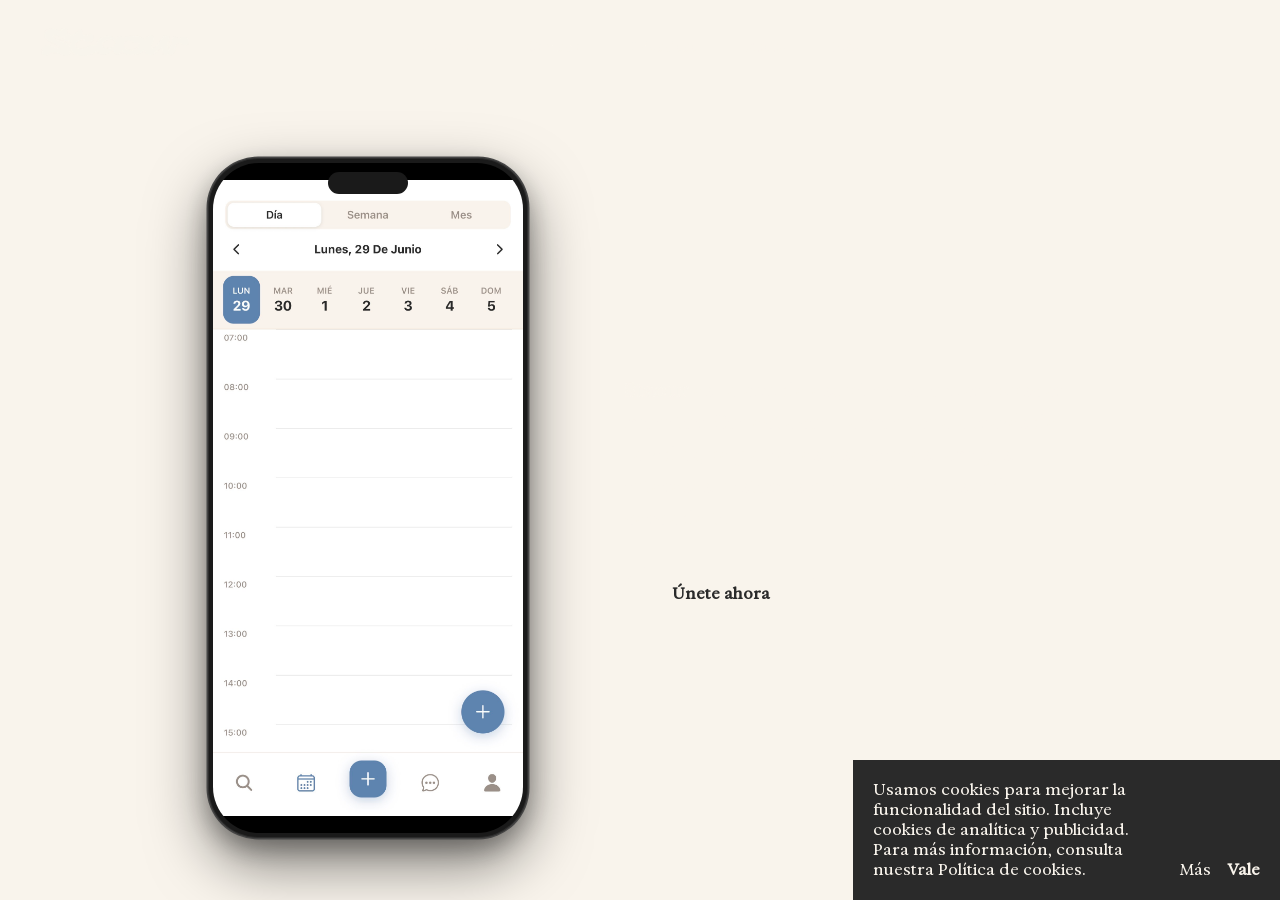
==== about.html @ 14fdc22f "pagina web" ====
<!DOCTYPE html>
<html lang="es">
<head>
  <meta charset="UTF-8" />
  <meta name="viewport" content="width=device-width, initial-scale=1.0" />
  <meta name="theme-color" content="#5E84B0" />
  <title>Staour — Nosotros</title>
  <meta name="description" content="Descubre Staour, la app para encontrar tu monitor de esquí perfecto en el Pirineo y Andorra." />
  <meta property="og:site_name" content="Staour" />
  <meta property="og:title" content="Staour — Nosotros" />
  <meta property="og:description" content="Descubre Staour, la app para encontrar tu monitor de esquí perfecto en el Pirineo y Andorra." />
  <link rel="icon" href="assets/logo-s-beige.png" type="image/png" />
  <link rel="apple-touch-icon" href="assets/logo-s-beige.png" />
  <link rel="preconnect" href="https://fonts.googleapis.com" />
  <link rel="preconnect" href="https://fonts.gstatic.com" crossorigin />
  <link rel="stylesheet" href="styles.css" />
</head>
<body>

  <!-- Cookie banner -->
  <div id="cookie-banner" class="cookie-banner hidden" role="dialog" aria-label="Aviso de cookies">
    <div class="cookie-banner__inner">
      <div class="cookie-banner__text">
        Usamos cookies para mejorar la funcionalidad del sitio. Incluye cookies de analítica y publicidad. Para más información, consulta nuestra Política de cookies.
      </div>
      <div class="cookie-banner__actions">
        <a href="privacidad.html" class="cookie-banner__link">Más</a>
        <button type="button" id="cookie-accept" class="cookie-banner__accept">Vale</button>
      </div>
    </div>
  </div>

  <!-- Video background (blurred) -->
  <div class="video-bg video-bg--blur" aria-hidden="true">
    <video muted loop playsinline autoplay preload="auto">
      <source src="fondo.mp4" type="video/mp4" />
    </video>
  </div>

  <!-- Page layout -->
  <div class="layout layout--about">
    <header class="header">
      <div class="header__inner">
        <nav class="header__nav" aria-label="Principal">
          <a href="/" class="header__logo" aria-label="Staour inicio">
            <img src="assets/logo-staour-beige.png" alt="Staour" />
          </a>

          <ul class="header__links">
            <li><a href="about.html">Nosotros</a></li>
            <li><a href="contact.html">Contacto</a></li>
            <li><a href="privacidad.html">Privacidad</a></li>
            <li class="nav-dropdown">
              <span class="nav-dropdown__trigger" tabindex="0">Redes</span>
              <ul class="nav-dropdown__menu">
                <li><a href="https://www.instagram.com/staour" target="_blank" rel="noopener noreferrer">Instagram</a></li>
              </ul>
            </li>
            <li class="nav-dropdown">
              <span class="nav-dropdown__trigger" tabindex="0">Más</span>
              <ul class="nav-dropdown__menu">
                <li><a href="terms.html">Términos</a></li>
                <li><a href="guidelines.html">Normas</a></li>
                <li><a href="soporte.html">Soporte</a></li>
              </ul>
            </li>
          </ul>
        </nav>

        <button type="button" id="menu-open" class="header__menu-btn" aria-label="Abrir menú" aria-expanded="false">
          Menú
        </button>
      </div>
    </header>

    <main class="about-hero">
      <!-- Phone mockup -->
      <div class="phone-mockup">
        <div class="phone-mockup__frame">
          <div class="phone-mockup__notch"></div>
          <div class="phone-mockup__screen">
            <div class="phone-slideshow">
              <img src="assets/IMG_3911.jpg" alt="Staour app 1" class="phone-slide phone-slide--active" />
              <img src="assets/IMG_3912.jpg" alt="Staour app 2" class="phone-slide" />
              <img src="assets/IMG_3914.jpg" alt="Staour app 3" class="phone-slide" />
            </div>
          </div>
        </div>
      </div>

      <!-- Text content -->
      <div class="about-content">
        <p class="about-content__text">
          <strong>Staour</strong> es la app de esquí, no solo para buscar monitor.
          Conecta con la montaña a través de la vida que ya tienes:
          estaciones, amigos, intereses, historias
          y lo que está pasando cerca de ti.
        </p>
        <a class="cta-btn" href="#waitlist">
          Únete ahora
        </a>
      </div>
    </main>
  </div>

  <!-- Mobile menu -->
  <div id="mobile-menu" class="mobile-menu hidden" aria-hidden="true">
    <div class="mobile-menu__top">
      <button type="button" id="menu-close" class="mobile-menu__close" aria-label="Cerrar menú">Cerrar</button>
    </div>
    <nav class="mobile-menu__nav" aria-label="Móvil">
      <ul>
        <li><a href="about.html">Nosotros</a></li>
        <li><a href="contact.html">Contacto</a></li>
        <li><a href="privacidad.html">Privacidad</a></li>
        <li><a href="terms.html">Términos</a></li>
        <li><a href="guidelines.html">Normas</a></li>
        <li><a href="soporte.html">Soporte</a></li>
      </ul>
    </nav>
    <div class="mobile-menu__footer">
      <a class="cta-btn cta-btn--full" href="#waitlist">
        Únete ahora
      </a>
    </div>
  </div>

  <script src="app.js"></script>
  <script>
    (function () {
      const slides = document.querySelectorAll('.phone-slide');
      if (slides.length < 2) return;
      let current = 0;
      setInterval(function () {
        slides[current].classList.remove('phone-slide--active');
        current = (current + 1) % slides.length;
        slides[current].classList.add('phone-slide--active');
      }, 3000);
    })();
  </script>
</body>
</html>
---- styles.css ----
/* ── Staour — design tokens ─────────────────────────────────────────────── */
*, *::before, *::after { box-sizing: border-box; margin: 0; padding: 0; }

@font-face {
  font-family: 'Exposure';
  src: url('assets/fonts/Exposure-0.woff2') format('woff2');
  font-weight: 400;
  font-style: normal;
  font-display: swap;
}

@font-face {
  font-family: 'SF Pro Display';
  src: url('assets/fonts/SFProDisplay-Regular.woff2') format('woff2');
  font-weight: 400;
  font-style: normal;
  font-display: swap;
}

@font-face {
  font-family: 'SF Pro Display';
  src: url('assets/fonts/SFProDisplay-Bold.woff2') format('woff2');
  font-weight: 700;
  font-style: normal;
  font-display: swap;
}

:root {
  --color-blue: #5E84B0;
  --color-beige: #F9F4EC;
  --color-black: #2A2A2A;
  --color-default-bg: #F9F4EC;
  --font-default: "Exposure", -apple-system, BlinkMacSystemFont, "Segoe UI", Roboto, Helvetica, Arial, sans-serif;
  --font-strong: "Exposure", sans-serif;
}

html {
  -webkit-font-smoothing: antialiased;
  background-color: var(--color-default-bg);
  font-family: var(--font-default);
  color: var(--color-black);
  line-height: 1.25;
}

body {
  min-height: 100dvh;
  overflow-x: hidden;
}

a { color: inherit; text-decoration: none; }
button { font: inherit; background: none; border: none; cursor: pointer; }
ul { list-style: none; }

.hidden { display: none !important; }

/* ── Video background ───────────────────────────────────────────────────── */
.video-bg {
  position: fixed;
  inset: 0;
  z-index: 0;
  overflow: hidden;
  height: 120lvh;
}

.video-bg video {
  display: block;
  width: 100%;
  height: 100%;
  object-fit: cover;
}

@media (min-width: 768px) {
  .video-bg { height: 100vh; }
}

/* ── Layout grid ────────────────────────────────────────────────────────── */
.layout {
  position: relative;
  z-index: 1;
  display: grid;
  grid-template-columns:
    [full-bleed-start] 1.25rem
    [wide-start content-start] minmax(15rem, 3fr)
    [content-end wide-end] 1.25rem
    [full-bleed-end];
  grid-template-rows:
    [header-start] minmax(0, auto)
    [header-end content-start] 1fr
    [content-end footer-start] minmax(0, auto)
    [footer-end];
  min-height: 100dvh;
  color: var(--color-beige);
  user-select: none;
}

@media (min-width: 1024px) {
  .layout {
    grid-template-columns:
      [full-bleed-start] 2.5rem
      [wide-start] minmax(0, 1fr)
      [content-start] minmax(15rem, 3fr)
      [content-end] minmax(0, 1fr)
      [wide-end] 2.5rem
      [full-bleed-end];
  }
}

/* ── Header ─────────────────────────────────────────────────────────────── */
.header {
  grid-column: full-bleed;
  grid-row: header;
  position: relative;
  z-index: 20;
  padding: 1rem 1.75rem;
  pointer-events: none;
}

@media (min-width: 768px) {
  .header { padding: 2.5rem 2.5rem; }
}

.header__inner {
  position: relative;
  display: flex;
  align-items: center;
  justify-content: center;
  width: 100%;
  margin: 0 auto;
}

.header__nav {
  display: flex;
  justify-content: center;
  align-items: center;
  width: 100%;
  max-width: 64rem;
}

.header__logo {
  position: absolute;
  left: 0;
  top: 0;
  height: 2rem;
  pointer-events: auto;
}

@media (min-width: 768px) {
  .header__logo { height: 2.25rem; }
}

@media (min-width: 768px) {
  .header__logo { top: -0.75rem; }
}

.header__logo img {
  display: block;
  height: 100%;
  width: auto;
}

.header__links {
  display: none;
  align-items: center;
  gap: 1.75rem;
  pointer-events: auto;
  font-size: 13px;
  font-weight: 600;
}

@media (min-width: 768px) {
  .header__links { display: flex; }
}

@media (min-width: 1024px) {
  .header__links { gap: 3rem; }
}

.header__links a,
.nav-dropdown__trigger {
  transition: font-weight 0.15s;
}

.header__links a:hover,
.nav-dropdown:hover .nav-dropdown__trigger,
.nav-dropdown__menu a:hover {
  font-family: var(--font-strong);
  font-weight: 700;
}

/* Dropdown */
.nav-dropdown { position: relative; }

.nav-dropdown__trigger { cursor: default; }

.nav-dropdown__menu {
  display: none;
  position: absolute;
  left: 0;
  top: 100%;
  max-width: 9rem;
  padding: 0.5rem 0;
}

.nav-dropdown:hover .nav-dropdown__menu,
.nav-dropdown:focus-within .nav-dropdown__menu {
  display: block;
}

.nav-dropdown__menu a {
  display: block;
  padding: 0.25rem 0;
}

/* Mobile menu button */
.header__menu-btn {
  position: absolute;
  right: 0;
  top: 0.75rem;
  pointer-events: auto;
  color: var(--color-beige);
  font-size: 13px;
  aspect-ratio: 1;
}

@media (min-width: 768px) {
  .header__menu-btn { display: none; }
}

/* ── Hero ───────────────────────────────────────────────────────────────── */
.hero {
  grid-column: content;
  grid-row: content;
  display: flex;
  align-items: center;
  justify-content: center;
  width: 100%;
  margin: auto;
  text-align: center;
  pointer-events: none;
}

.hero__title {
  max-width: 17.5rem;
  font-size: 2.25rem;
  font-weight: 400;
  line-height: 1;
  color: var(--color-beige);
}

.hero__title strong {
  font-family: var(--font-strong);
  font-weight: 900;
  -webkit-text-stroke: 1px var(--color-blue);
  color: var(--color-blue);
}

/* ── Footer CTA ─────────────────────────────────────────────────────────── */
.footer {
  grid-column: footer;
  position: absolute;
  left: 0;
  right: 0;
  bottom: 0.25rem;
  padding-top: 2.5rem;
  padding-bottom: 0.25rem;
  text-align: center;
}

@media (min-width: 768px) {
  .footer { bottom: 3.75rem; }
}

.cta-btn {
  display: inline-flex;
  align-items: center;
  justify-content: center;
  padding: 0.875rem 2.5rem;
  border-radius: 9999px;
  background: var(--color-beige);
  color: var(--color-black);
  font-size: 0.9375rem;
  font-weight: 700;
  line-height: 1.5rem;
  text-align: center;
  pointer-events: auto;
  transition: transform 0.15s, opacity 0.15s;
  width: calc(100% - 2rem);
  max-width: 100%;
}

@media (min-width: 768px) {
  .cta-btn { width: auto; }
}

.cta-btn:hover {
  transform: scale(1.03);
  opacity: 0.93;
}

.cta-btn--full { width: calc(100% - 2rem); }

/* ── Cookie banner ──────────────────────────────────────────────────────── */
.cookie-banner {
  position: fixed;
  top: 0;
  left: 0;
  right: 0;
  z-index: 50;
  width: 100%;
}

@media (min-width: 768px) {
  .cookie-banner {
    top: auto;
    left: auto;
    right: 0;
    bottom: 0;
    width: 33.333%;
    max-width: 30rem;
  }
}

.cookie-banner__inner {
  display: flex;
  flex-direction: row;
  gap: 1rem;
  width: 100%;
  padding: 0 1.25rem 1rem;
  background: var(--color-black);
}

@media (min-width: 768px) {
  .cookie-banner__inner { padding: 1.25rem; }
}

.cookie-banner__text {
  flex: 1;
  font-size: 13px;
  line-height: 1.25;
  color: var(--color-beige);
}

@media (min-width: 768px) {
  .cookie-banner__text { font-size: 1rem; }
}

.cookie-banner__actions {
  display: flex;
  flex-shrink: 0;
  align-items: flex-end;
  gap: 1rem;
  font-size: 1rem;
}

.cookie-banner__link,
.cookie-banner__accept {
  color: var(--color-beige);
  font-size: 1rem;
}

.cookie-banner__link:hover,
.cookie-banner__accept:hover {
  text-decoration: underline;
  text-underline-offset: 3px;
}

.cookie-banner__accept { font-weight: 700; }

/* ── Mobile menu overlay ────────────────────────────────────────────────── */
.mobile-menu {
  position: fixed;
  inset: 0;
  z-index: 50;
  display: flex;
  flex-direction: column;
  background: var(--color-black);
  color: var(--color-beige);
}

.mobile-menu__top {
  display: flex;
  align-items: center;
  justify-content: flex-end;
  gap: 2rem;
  padding: 1.75rem;
}

.mobile-menu__close {
  color: var(--color-beige);
  font-size: 13px;
}

.mobile-menu__nav {
  flex: 1;
  min-height: 0;
  overflow-y: auto;
  padding: 0.5rem 1.25rem 2rem;
}

.mobile-menu__nav ul {
  display: flex;
  flex-direction: column;
  gap: 0.75rem;
}

.mobile-menu__nav a {
  font-size: 2.25rem;
  line-height: 1.08;
  word-break: break-word;
  color: var(--color-beige);
}

.mobile-menu__nav a:hover,
.mobile-menu__nav a:focus {
  font-family: var(--font-strong);
  font-weight: 700;
}

.mobile-menu__footer {
  position: absolute;
  bottom: 0.5rem;
  left: 0;
  right: 0;
  display: flex;
  align-items: center;
  justify-content: center;
  padding: 0 1rem;
}

/* ── About page ────────────────────────────────────────────────────────── */

/* Blurred video variant */
.video-bg--blur video {
  filter: blur(6px) brightness(0.7);
  transform: scale(1.05); /* prevent blur white edges */
}

/* About layout override */
.layout--about {
  grid-template-rows:
    [header-start] minmax(0, auto)
    [header-end content-start] 1fr
    [content-end];
}

.about-hero {
  grid-column: full-bleed;
  grid-row: content;
  display: flex;
  flex-direction: column;
  align-items: center;
  justify-content: center;
  gap: 3rem;
  padding: 2rem 1.5rem 4rem;
}

@media (min-width: 768px) {
  .about-hero {
    flex-direction: row;
    gap: 4rem;
    padding: 0 4rem;
  }
}

@media (min-width: 1200px) {
  .about-hero {
    gap: 6rem;
    padding: 0 8rem;
  }
}

/* ── Phone mockup ──────────────────────────────────────────────────────── */
.phone-mockup {
  flex-shrink: 0;
  perspective: 1200px;
}

.phone-mockup__frame {
  position: relative;
  width: 280px;
  height: 600px;
  background: #1a1a1a;
  border-radius: 44px;
  padding: 4px;
  box-shadow:
    0 0 0 1.5px #444,
    0 25px 60px rgba(0, 0, 0, 0.5),
    0 10px 25px rgba(0, 0, 0, 0.3),
    inset 0 0 0 1px rgba(255, 255, 255, 0.08);
}

@media (min-width: 768px) {
  .phone-mockup__frame {
    width: 320px;
    height: 680px;
    border-radius: 50px;
    padding: 5px;
  }
}

.phone-mockup__notch {
  position: absolute;
  top: 12px;
  left: 50%;
  transform: translateX(-50%);
  width: 72px;
  height: 20px;
  background: #1a1a1a;
  border-radius: 20px;
  z-index: 10;
}

@media (min-width: 768px) {
  .phone-mockup__notch {
    top: 14px;
    width: 80px;
    height: 22px;
  }
}

.phone-mockup__screen {
  width: 100%;
  height: 100%;
  background: #000;
  border-radius: 40px;
  overflow: hidden;
  position: relative;
}

@media (min-width: 768px) {
  .phone-mockup__screen {
    border-radius: 46px;
  }
}

/* ── Phone slideshow ───────────────────────────────────────────────────── */
.phone-slideshow {
  position: relative;
  width: 100%;
  height: 100%;
}

.phone-slide {
  position: absolute;
  inset: 0;
  width: 100%;
  height: 100%;
  object-fit: contain;
  object-position: center center;
  opacity: 0;
  transition: opacity 1.2s ease-in-out;
}

.phone-slide--active {
  opacity: 1;
}

/* ── About content (text side) ─────────────────────────────────────────── */
.about-content {
  display: flex;
  flex-direction: column;
  align-items: center;
  gap: 2rem;
  text-align: center;
  max-width: 28rem;
}

@media (min-width: 768px) {
  .about-content {
    align-items: flex-start;
    text-align: left;
  }
}

.about-content__text {
  font-size: 1.1rem;
  line-height: 1.55;
  color: var(--color-beige);
  font-weight: 400;
}

@media (min-width: 768px) {
  .about-content__text {
    font-size: 1.25rem;
    line-height: 1.6;
  }
}

.about-content__text strong {
  font-family: var(--font-strong);
  font-weight: 900;
  -webkit-text-stroke: 0.5px var(--color-beige);
}

.about-content .cta-btn {
  width: auto;
  padding: 1rem 3rem;
  font-size: 1rem;
}
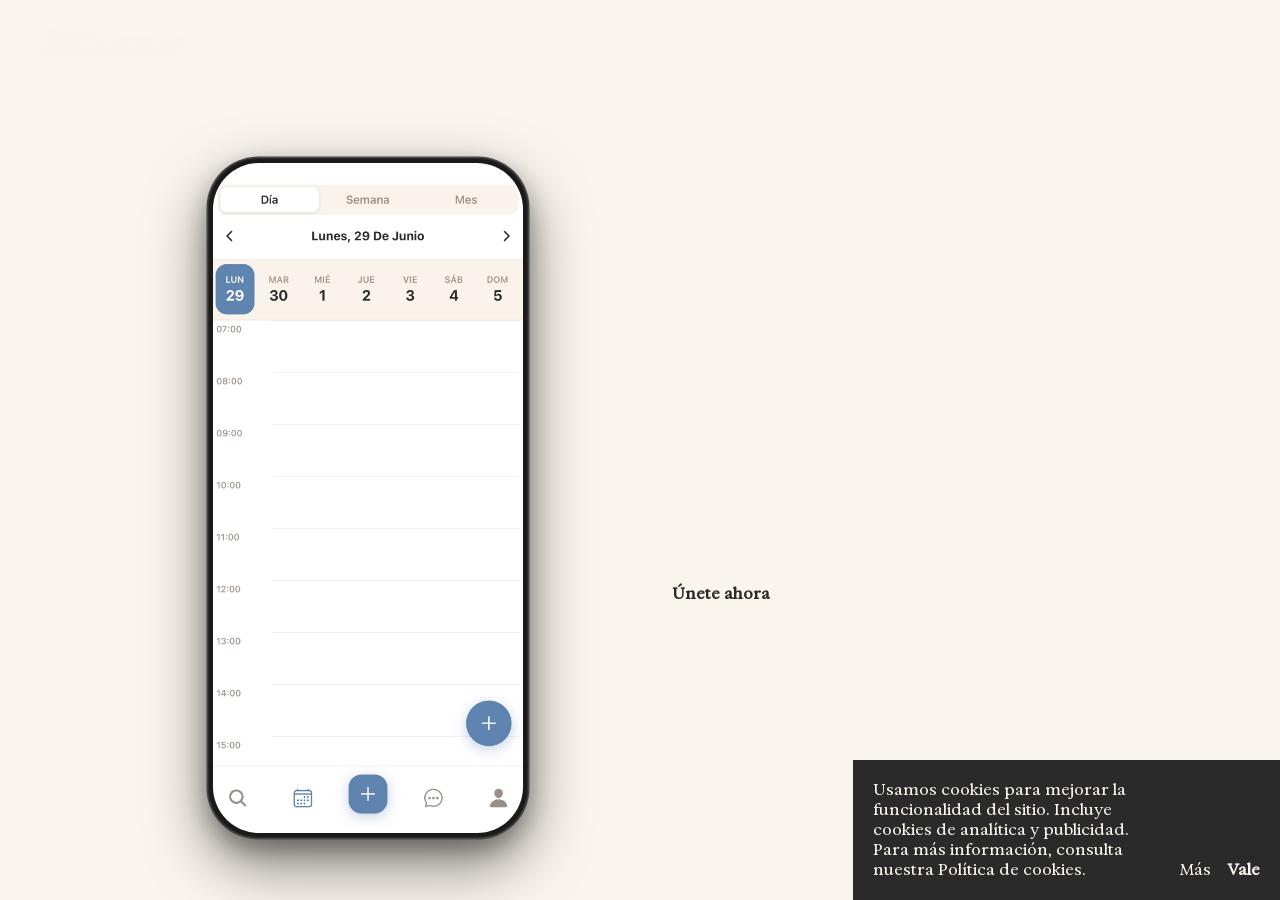
==== commit 2113940e: "visualizacion" ====
--- a/about.html
+++ b/about.html
@@ -2,7 +2,7 @@
 <html lang="es">
 <head>
   <meta charset="UTF-8" />
-  <meta name="viewport" content="width=device-width, initial-scale=1.0" />
+  <meta name="viewport" content="width=device-width, initial-scale=1.0, viewport-fit=cover" />
   <meta name="theme-color" content="#5E84B0" />
   <title>Staour — Nosotros</title>
   <meta name="description" content="Descubre Staour, la app para encontrar tu monitor de esquí perfecto en el Pirineo y Andorra." />
--- a/styles.css
+++ b/styles.css
@@ -56,10 +56,12 @@
 /* ── Video background ───────────────────────────────────────────────────── */
 .video-bg {
   position: fixed;
-  inset: 0;
+  top: 0;
+  left: 0;
+  width: 100vw;
+  height: 100dvh;
   z-index: 0;
   overflow: hidden;
-  height: 120lvh;
 }
 
 .video-bg video {
@@ -499,23 +501,7 @@
 }
 
 .phone-mockup__notch {
-  position: absolute;
-  top: 12px;
-  left: 50%;
-  transform: translateX(-50%);
-  width: 72px;
-  height: 20px;
-  background: #1a1a1a;
-  border-radius: 20px;
-  z-index: 10;
-}
-
-@media (min-width: 768px) {
-  .phone-mockup__notch {
-    top: 14px;
-    width: 80px;
-    height: 22px;
-  }
+  display: none;
 }
 
 .phone-mockup__screen {
@@ -545,8 +531,8 @@
   inset: 0;
   width: 100%;
   height: 100%;
-  object-fit: contain;
-  object-position: center center;
+  object-fit: cover;
+  object-position: center top;
   opacity: 0;
   transition: opacity 1.2s ease-in-out;
 }
